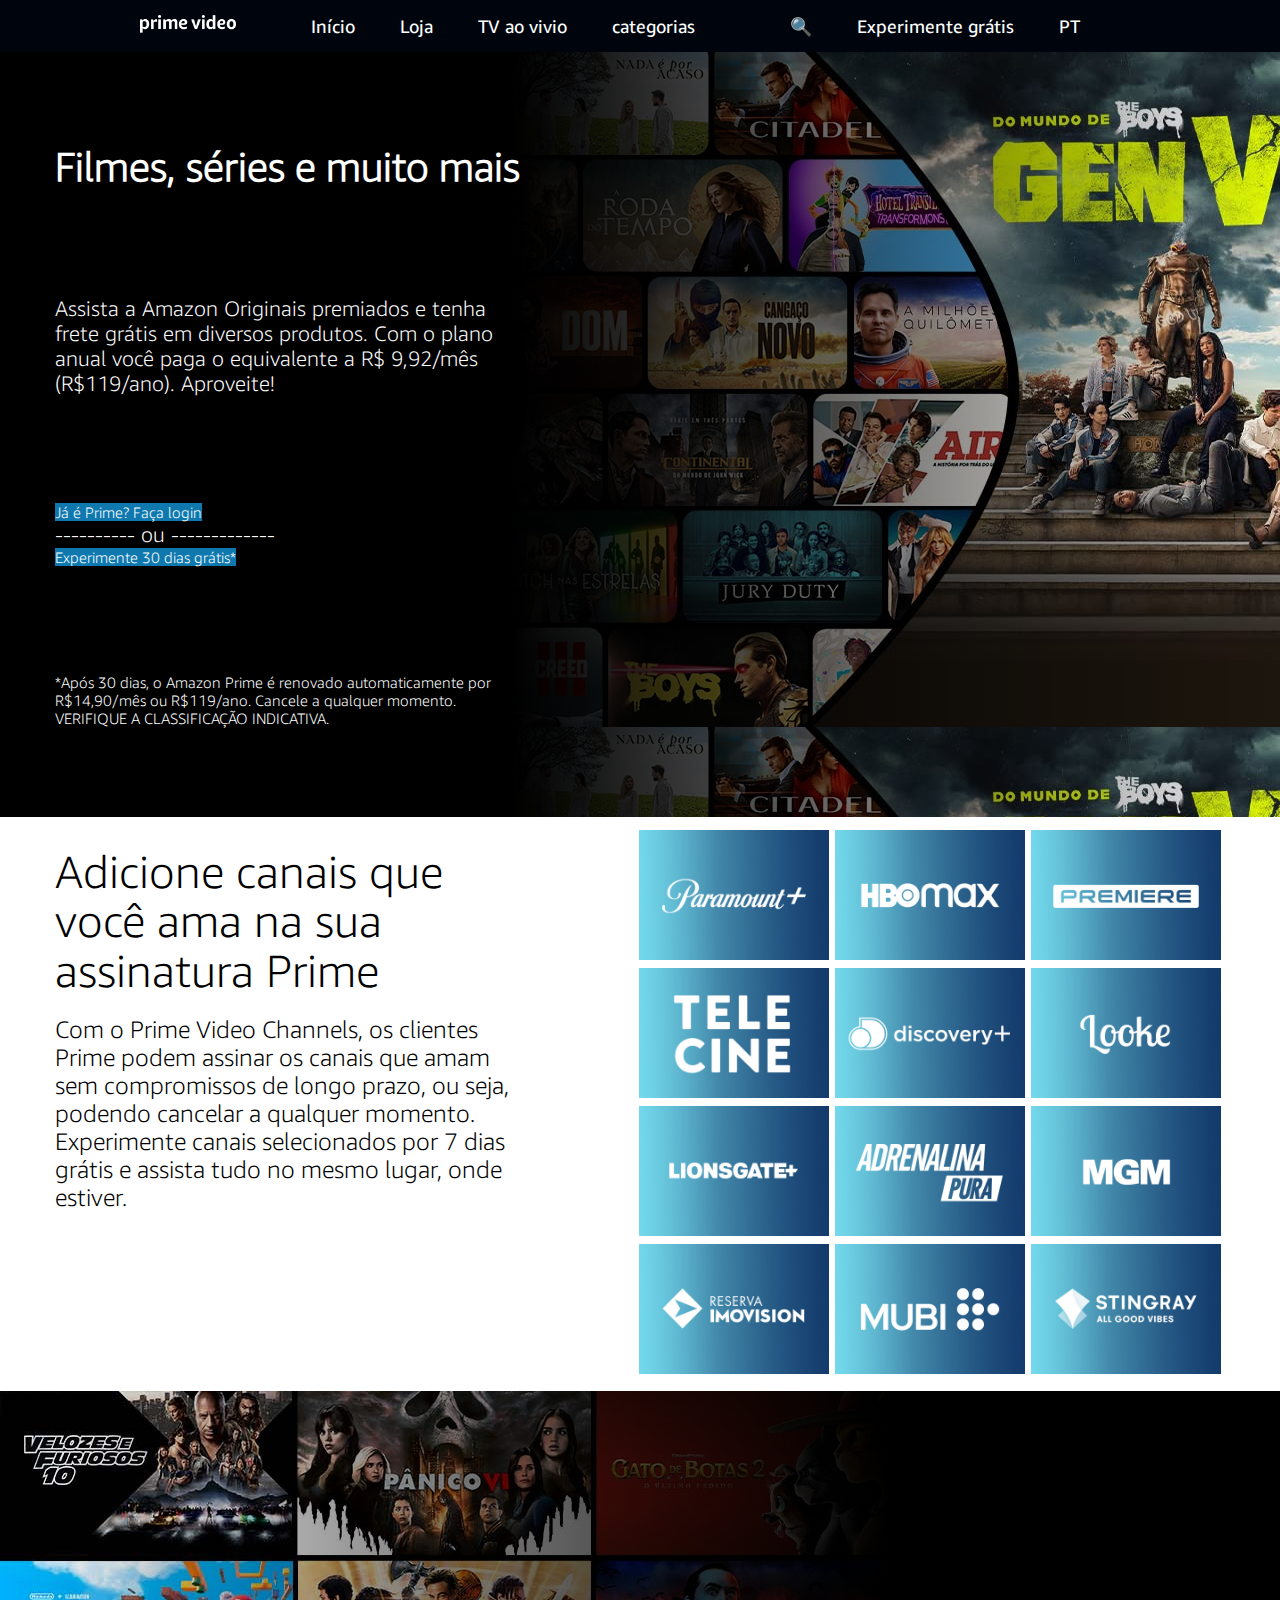
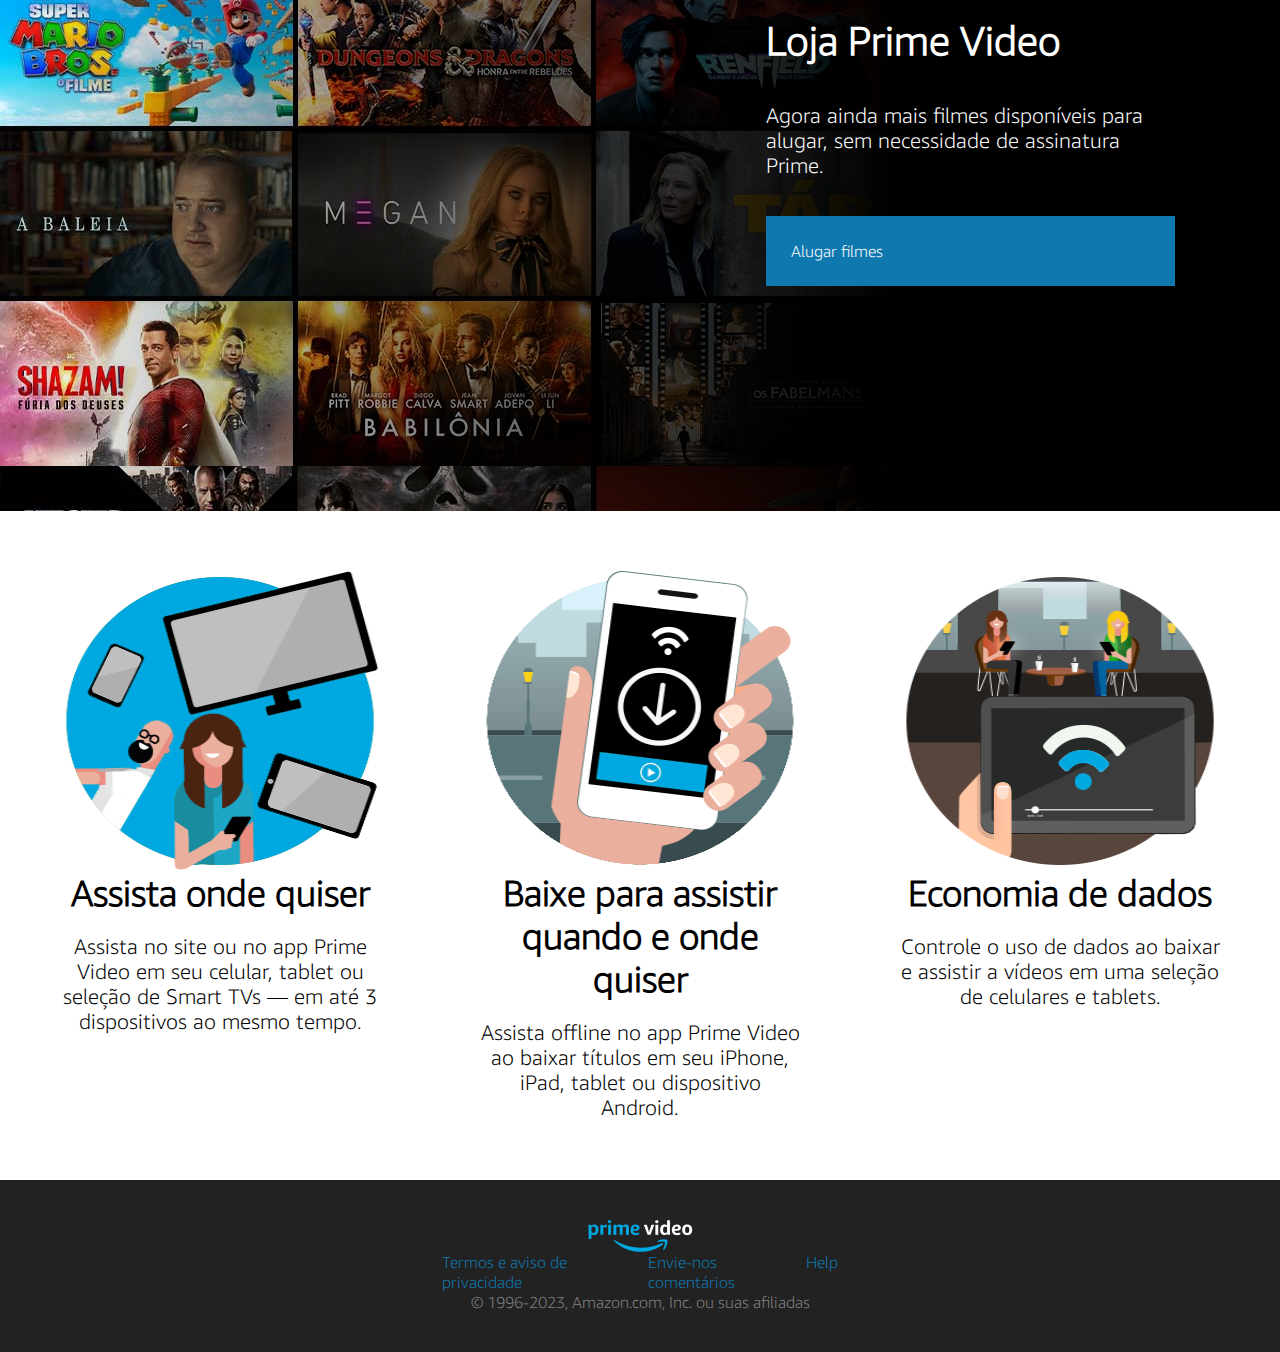
==== index.html @ 46142d4b "Colocando os arquivos do projeto Prime video" ====
<!DOCTYPE html>
<html lang="pt-br">
<head>
    <meta charset="UTF-8">
    <meta http-equiv="X-UA-Compatible" content="IE=edge">
    <meta name="viewport" content="width=device-width, initial-scale=1.0">
    <title>Bem-vindo(a) ao Prime-video</title>
    <link rel="stylesheet" href="index.css">
</head>
<body>
    <header>
        <nav>
            <a href="#">
                <img src="Prime/Logo-min.png" alt="">
            </a>

            <div id="cabecalho">
            <a href="#">Início</a>
            <a href="#">Loja</a>
            <a href="#">TV ao vivio</a>
            <a href="#">categorias</a>
            </div>

            <div id="cabecalho2">
            <a href="#">🔍</a>
            <a href="#">Experimente grátis</a>
            <a href="#">PT</a>
            <a href="#"></a>
            
        </nav>
    </header>

    <main>
        <div id="conteudoCima">
            
            <div id="plano">
                <h1>Filmes, séries e muito mais</h1>
                <p>Assista a Amazon Originais premiados e tenha frete grátis em diversos produtos. Com o plano anual você paga o equivalente a R$ 9,92/mês (R$119/ano). Aproveite!</p>
    
                <div id="login">
                <a href="#">Já é Prime? Faça login</a>
                <p>---------- ou -------------</p>
                <a href="#">Experimente 30 dias grátis*</a>
                </div>
    
                <p id="fimConteudoCima">*Após 30 dias, o Amazon Prime é renovado automaticamente por <br>R$14,90/mês ou R$119/ano. Cancele a qualquer momento. <br>VERIFIQUE A CLASSIFICAÇÃO INDICATIVA.</p>
            </div>

        </div>

        <div id="conteudoMeio">

            <div id="texto">
                <h1>Adicione canais que você ama na sua assinatura Prime</h1>
                <p>Com o Prime Video Channels, os clientes Prime podem assinar os canais que amam sem compromissos de longo prazo, ou seja, podendo cancelar a qualquer momento. Experimente canais selecionados por 7 dias grátis e assista tudo no mesmo lugar, onde estiver.</p>
            </div>

            <div id="imagens">
                <table>
                    <thead>
                        <tr>
                            <td><img src="Prime/AMZN_MLP_image_logo_BR_ParamountPlus_426x294.jpg" alt=""></td>
                            <td><img src="Prime/AMZN_MLP_image_logo_Template_426x294.jpg" alt=""></td>
                            <td><img src="Prime/AMZN_MLP_image_logo_Premiere_426x294.jpg" alt=""></td>
                        </tr>

                        <tr>
                            <td><img src="Prime/AMZN_MLP_image_logo_Template_426x294 (1).jpg" alt=""></td>
                            <td><img src="Prime/AMZN_MLP_image_logo_BR_DiscoveryPlus_426x294.jpg" alt=""></td>
                            <td><img src="Prime/AMZN_MLP_image_logo_BR_Looke_426x294.jpg" alt=""></td>
                        </tr>

                        <tr>
                            <td><img src="Prime/AMZN_MLP__image_logo_BR_Template_426x294 (2).jpg" alt=""></td>
                            <td><img src="Prime/AMZN_MLP_image_logo_ES_Template_426x294.jpg" alt=""></td>
                            <td><img src="Prime/AMZN_MLP_image_logo_BR_MGM_426x294.jpg" alt=""></td>
                        </tr>

                        <tr>
                            <td><img src="Prime/AMZN_MLP__image_logo_BR_Template_426x294.jpg" alt=""></td>
                            <td><img src="Prime/AMZN_MLP__image_logo_BR_Template_426x294 (1).jpg" alt=""></td>
                            <td><img src="Prime/AMZN_MLP_image_logo_EN_Template_426x294.jpg" alt=""></td>
                        </tr>
                    </thead>
                </table>
            </div>

        </div>

        <div id="conteudoMeioBaixo">
            <div id="filmes">
                <h1>Loja Prime Video</h1>
                <p>Agora ainda mais filmes disponíveis para alugar, sem necessidade de assinatura Prime.</p>
                <a href="#">Alugar filmes</a>
            </div>
        </div>

        <div id="conteudoFinal">
            <div class="comoAssistir">
                <div class="figuras">
                    <img src="Prime/PV_Benefits_Devices_UPDATED.png" alt="">
                </div>
                <h1>Assista onde quiser</h1>
                <p>Assista no site ou no app Prime Video em seu celular, tablet ou seleção de Smart TVs — em até 3 dispositivos ao mesmo tempo.</p>
            </div>
            
            <div class="comoAssistir">
                <div class="figuras">
                    <img src="Prime/PV_Benefits_Download_UPDATED.png" alt="">
                </div>
                <h1>Baixe para assistir quando e onde quiser</h1>
                <p>Assista offline no app Prime Video ao baixar títulos em seu iPhone, iPad, tablet ou dispositivo Android.</p>
            </div>
            
            <div class="comoAssistir">
                <div class="figuras">
                    <img src="Prime/PV_Benefits_DataSaver_UPDATED.png" alt="">
                </div>
                <h1>Economia de dados</h1>
                <p>Controle o uso de dados ao baixar e assistir a vídeos em uma seleção de celulares e tablets.</p>
            </div>
            
        </div>
    </main>

    <footer>
        <div id="finalzin">
            <div id="logofinalzin">
                <img src="Prime/web_footer_logo._CB462908456_.png" alt="">
            </div>
            <div id="conteudofinalzin">
                <a href="#">Termos e aviso de privacidade</a>
                <a href="#">Envie-nos comentários</a>
                <a href="#">Help</a>
            </div>
            <p>© 1996-2023, Amazon.com, Inc. ou suas afiliadas</p>
        </div>

    </footer>
</body>
</html>
---- index.css ----
*{
    margin: 0;
    padding: 0;
    box-sizing: border-box;
}

@font-face{
    font-family: 'fonteLT';
    src: url(AmazonEmber_Lt.woff)
}

@font-face{
    font-family: 'fonteRG';
    src: url(AmazonEmber_Rg.woff)
}

header {
    width: 100%;
    height: auto;
    padding: 15px;
    background-color: #00050D;
    font-family: 'fonteLT';
    display: flex;
    align-items: center;
    justify-content: center;
}

header nav{
    width: 80%;
    display: flex;
    font-size: 18px;
    justify-content: space-between;
}

header nav a{
    font-family: 'fonteRG';
    text-decoration: none;
    color: white;
}

header nav a:hover{
    background-color: #222222;
}

header nav a img{
    width: 96px;
    height: 18px;
} 

#cabecalho a{
    padding: 0px 20px;
}

#cabecalho2 a{
    padding: 0px 20px;
}

#conteudoCima{
    width: 100%;
    min-height: 85vh;
    background-repeat: no-repeat;
    background-size: cover;
    background: linear-gradient(to right, rgba(0, 0, 0, 1) 40%, rgba(0, 0, 0, 0)), url('Prime/Imagem_fundo_cima.jpg.jpg');
    display: flex;
    align-items: center; 
    padding: 55px;
}

#plano{
    display: flex;
    flex-direction: column;
    justify-content: space-between;
    font-family: 'fonteLT';
    color: #ffffff;
    width: 40%;
    height: 65vh;
    margin-right: 50px;
}

#conteudoCima h1{
    font-size: 40px;
}

#conteudoCima p:first-of-type {
    font-size: 21px;
}

#conteudoCima a{
    font-size: 15px;
    background-color: #0F79AF;
    text-decoration: none;
    color: #ffffff;
}

#fimConteudoCima{
    font-size: 15px;
}

#conteudoMeio{
    padding: 10px 55px;
    font-family: fonteLT;
    display: flex;
    justify-content: space-between;
}

#texto{
    width: 40%;
}

#texto h1{
    line-height: 1.1;
    font-size: 44.8px;
    font-weight: 100;
    margin-top: 20px;
}

#texto p{
    margin-top: 20px;
    font-size: 24px;
}

#imagens{
    width: 60%;
    display: flex;
    flex-direction: row-reverse;
}

td:hover{
    background-color: #222222;
}

#imagens table img{
    width: 190px;
    height: 130px;
    margin: 1px 2px;
    transition: background-color 0.3s,;
}

#imagens table img:hover {
    background-color: gray;
}

#conteudoMeioBaixo{
    width: 100%;
    min-height: 80vh;
    background-repeat: no-repeat;
    background-size: cover;
    background: linear-gradient(to left, rgba(0, 0, 0, 1) 30%, rgba(0, 0, 0, 0)), url('Prime/MLP_BG_left_1440x675.jpg');
    display: flex;
    align-items: center;
    flex-direction: row-reverse;
    padding: 55px;
}

#filmes{
    display: flex;
    flex-direction: column;
    justify-content: space-between;
    font-family: 'fonteLT';
    color: #ffffff;
    width: 35%;
    height: 30vh;
    margin-right: 50px;
}

#filmes h1{
    font-size: 40px;
}

#filmes p{
    font-size: 21px;
}

#filmes a{
    text-decoration: none;
    color: #ffffff;
    background-color: #0F79AF;
    padding: 25px;

}

#conteudoFinal{
    display: flex;
    padding: 60px;
    justify-content: space-between;   
}

.comoAssistir{
    width: 25vw;
    font-family: fonteLT;
    text-align: center;
}

.comoAssistir h1{
    font-size: 36px;
    margin-bottom: 20px;
    
}

.comoAssistir p{
    font-size: 21px;
}

.figuras{
    width: 25vw;
    height: 300px;
}

.figuras img{
    width: 100%;
    height: 100%;
}

footer{
    padding: 40px;
    width: 100%;
    background-color: #222222;
    font-family: fonteLT;
}

#finalzin{
    display: flex;
    flex-direction: column;
    align-items: center;
}

#finalzin p{
    color: gray;
}

#logofinalzin{
    width: 109px;
    height: 32px;
}

#logofinalzin img{
    width: 100%;
    height: 100%;
}

#conteudofinalzin{
    width: 33%;
    display: flex;
    justify-content: space-between;
    
}

#conteudofinalzin a{
    text-decoration: none;
    color: #0f79af
}
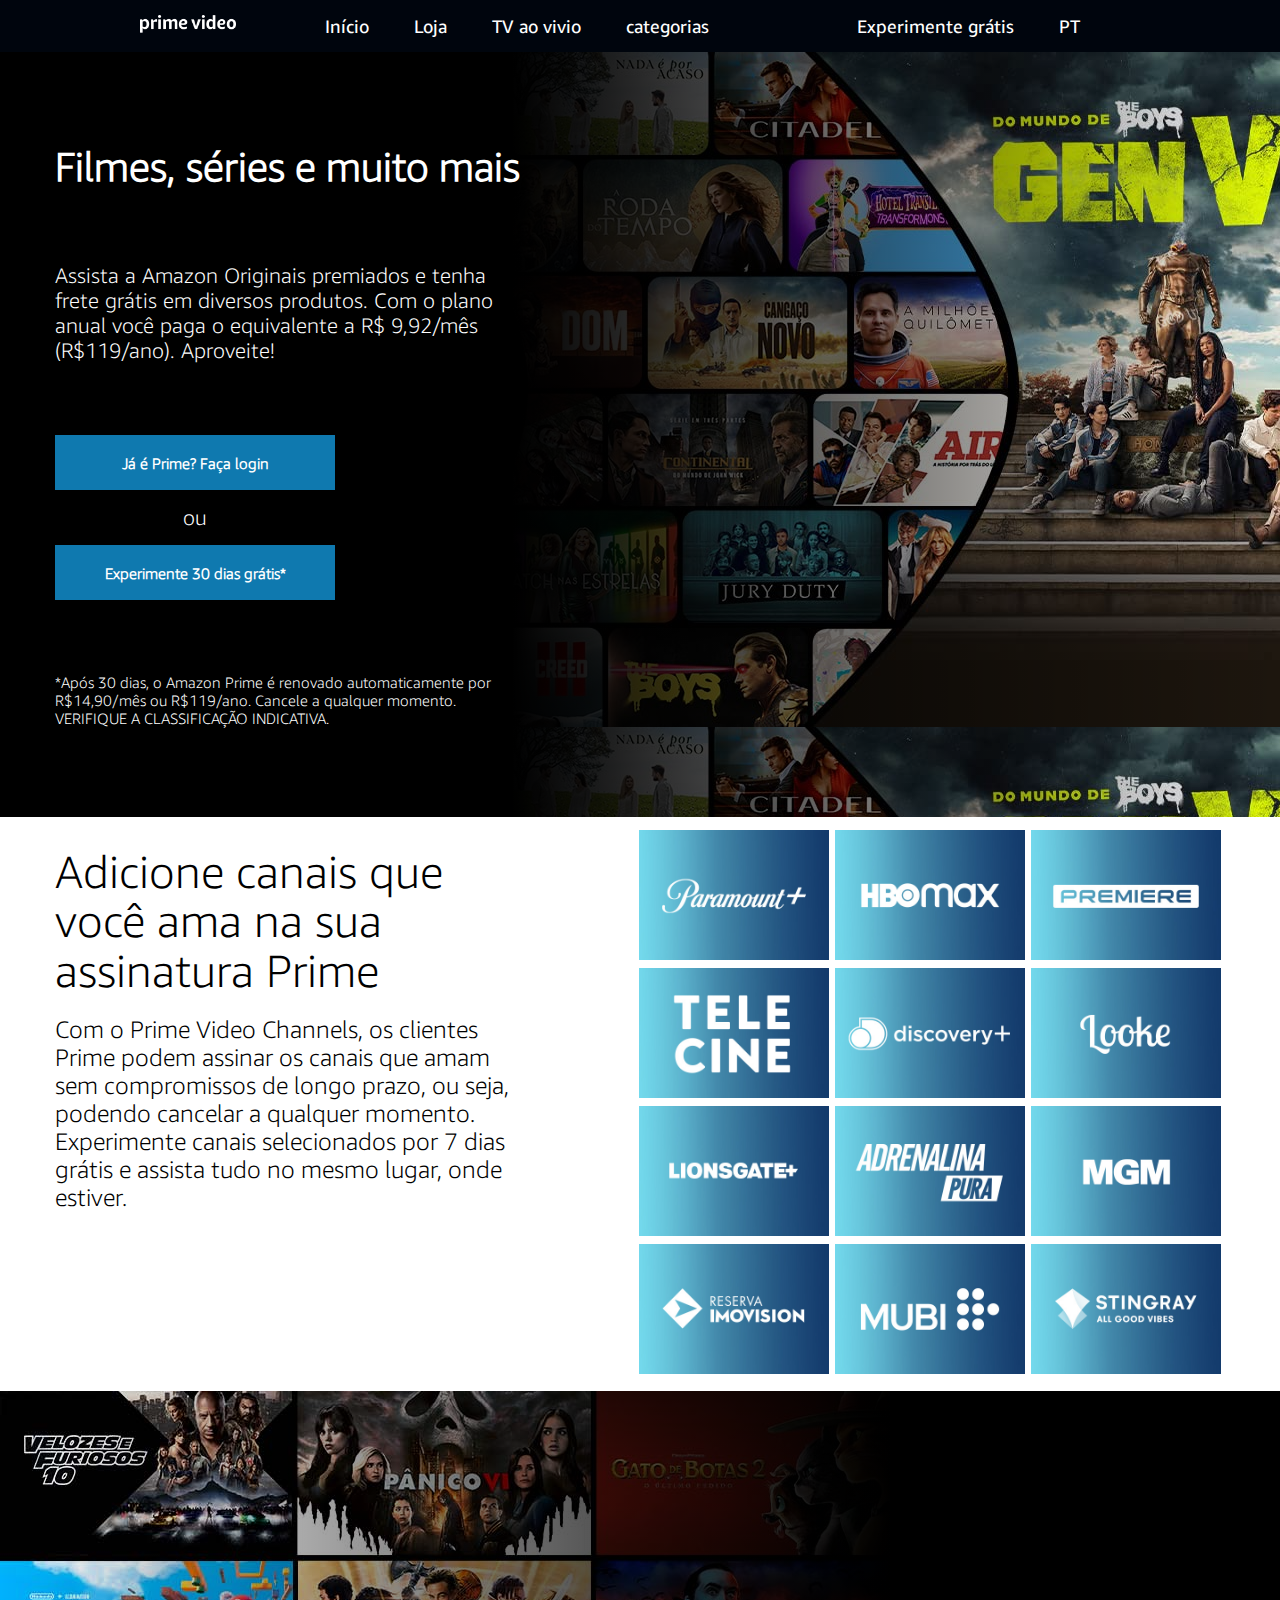
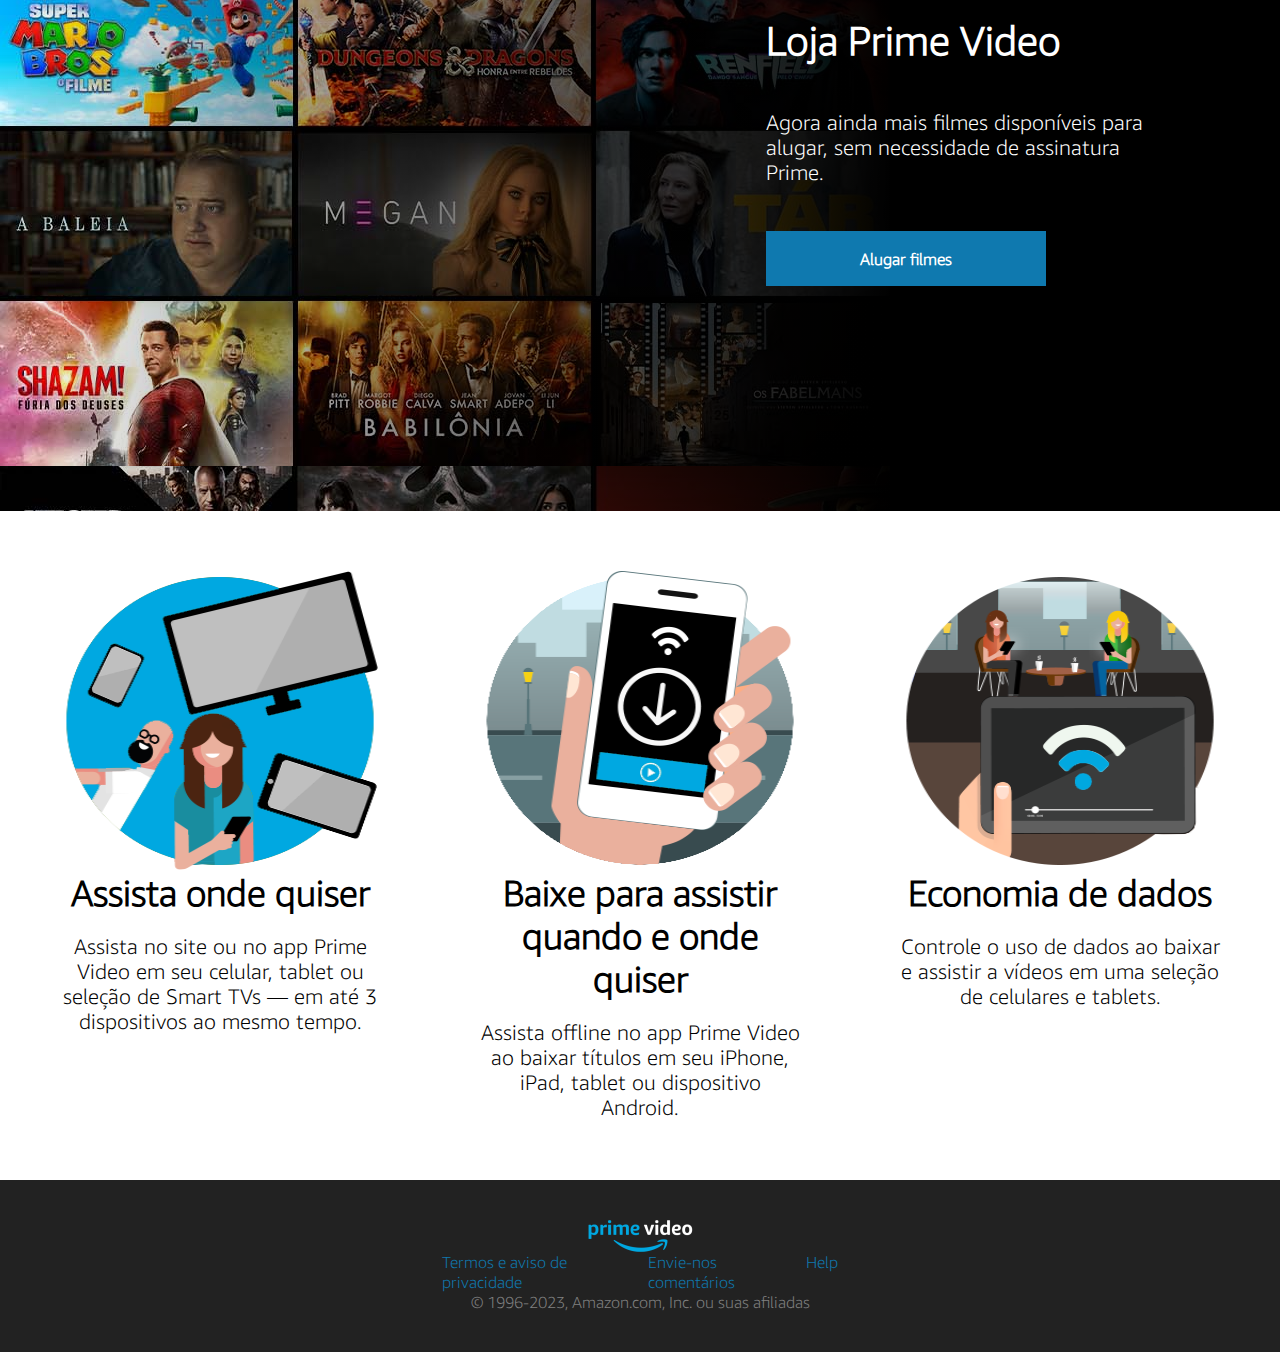
==== commit 54b9ada3: "Retoques" ====
--- a/index.html
+++ b/index.html
@@ -5,6 +5,7 @@
     <meta http-equiv="X-UA-Compatible" content="IE=edge">
     <meta name="viewport" content="width=device-width, initial-scale=1.0">
     <title>Bem-vindo(a) ao Prime-video</title>
+    <link rel="shortcut icon" href="Prime/favicon.png" type="image/x-icon">
     <link rel="stylesheet" href="index.css">
 </head>
 <body>
@@ -22,10 +23,10 @@
             </div>
 
             <div id="cabecalho2">
-            <a href="#">🔍</a>
+            <a href="#"></a>
             <a href="#">Experimente grátis</a>
             <a href="#">PT</a>
-            <a href="#"></a>
+            <a href="#"><i class="material-icons account-circle"></i></a>
             
         </nav>
     </header>
@@ -38,9 +39,18 @@
                 <p>Assista a Amazon Originais premiados e tenha frete grátis em diversos produtos. Com o plano anual você paga o equivalente a R$ 9,92/mês (R$119/ano). Aproveite!</p>
     
                 <div id="login">
-                <a href="#">Já é Prime? Faça login</a>
-                <p>---------- ou -------------</p>
-                <a href="#">Experimente 30 dias grátis*</a>
+                    <div id="fundo">
+                        <a href="#">Já é Prime? Faça login</a>
+                    </div>
+                
+                    <div id="sla">
+                        <p id="sla"> ou </p>
+                    </div>           
+
+                    <div id="fundo">
+                        <a href="#">Experimente 30 dias grátis*</a>
+                    </div>
+                
                 </div>
     
                 <p id="fimConteudoCima">*Após 30 dias, o Amazon Prime é renovado automaticamente por <br>R$14,90/mês ou R$119/ano. Cancele a qualquer momento. <br>VERIFIQUE A CLASSIFICAÇÃO INDICATIVA.</p>
@@ -91,7 +101,9 @@
             <div id="filmes">
                 <h1>Loja Prime Video</h1>
                 <p>Agora ainda mais filmes disponíveis para alugar, sem necessidade de assinatura Prime.</p>
-                <a href="#">Alugar filmes</a>
+                <div id="fundo2">
+                    <a href="#">Alugar filmes</a>
+                </div>              
             </div>
         </div>
 
--- a/index.css
+++ b/index.css
@@ -85,9 +85,28 @@
     font-size: 21px;
 }
 
+#sla{
+    width: 280px;
+    height: 55px;
+    display: flex;
+    justify-content: center;
+    align-items: center;
+}
+
+
+#fundo{
+    width: 280px;
+    height: 55px;
+    background-color: #0F79AF;
+    display: flex;
+    justify-content: center;
+    align-items: center;
+}
+
 #conteudoCima a{
+    font-family: 'fonteLT';
+    font-weight: bold;
     font-size: 15px;
-    background-color: #0F79AF;
     text-decoration: none;
     color: #ffffff;
 }
@@ -171,10 +190,19 @@
     font-size: 21px;
 }
 
+#fundo2{
+    width: 280px;
+    height: 55px;
+    background-color: #0F79AF;
+    display: flex;
+    justify-content: center;
+    align-items: center;
+}
+
 #filmes a{
-    text-decoration: none;
-    color: #ffffff;
-    background-color: #0F79AF;
+    font-weight: bold;
+    text-decoration: none;
+    color: #ffffff;
     padding: 25px;
 
 }
@@ -256,3 +284,5 @@
 
 
 
+
+
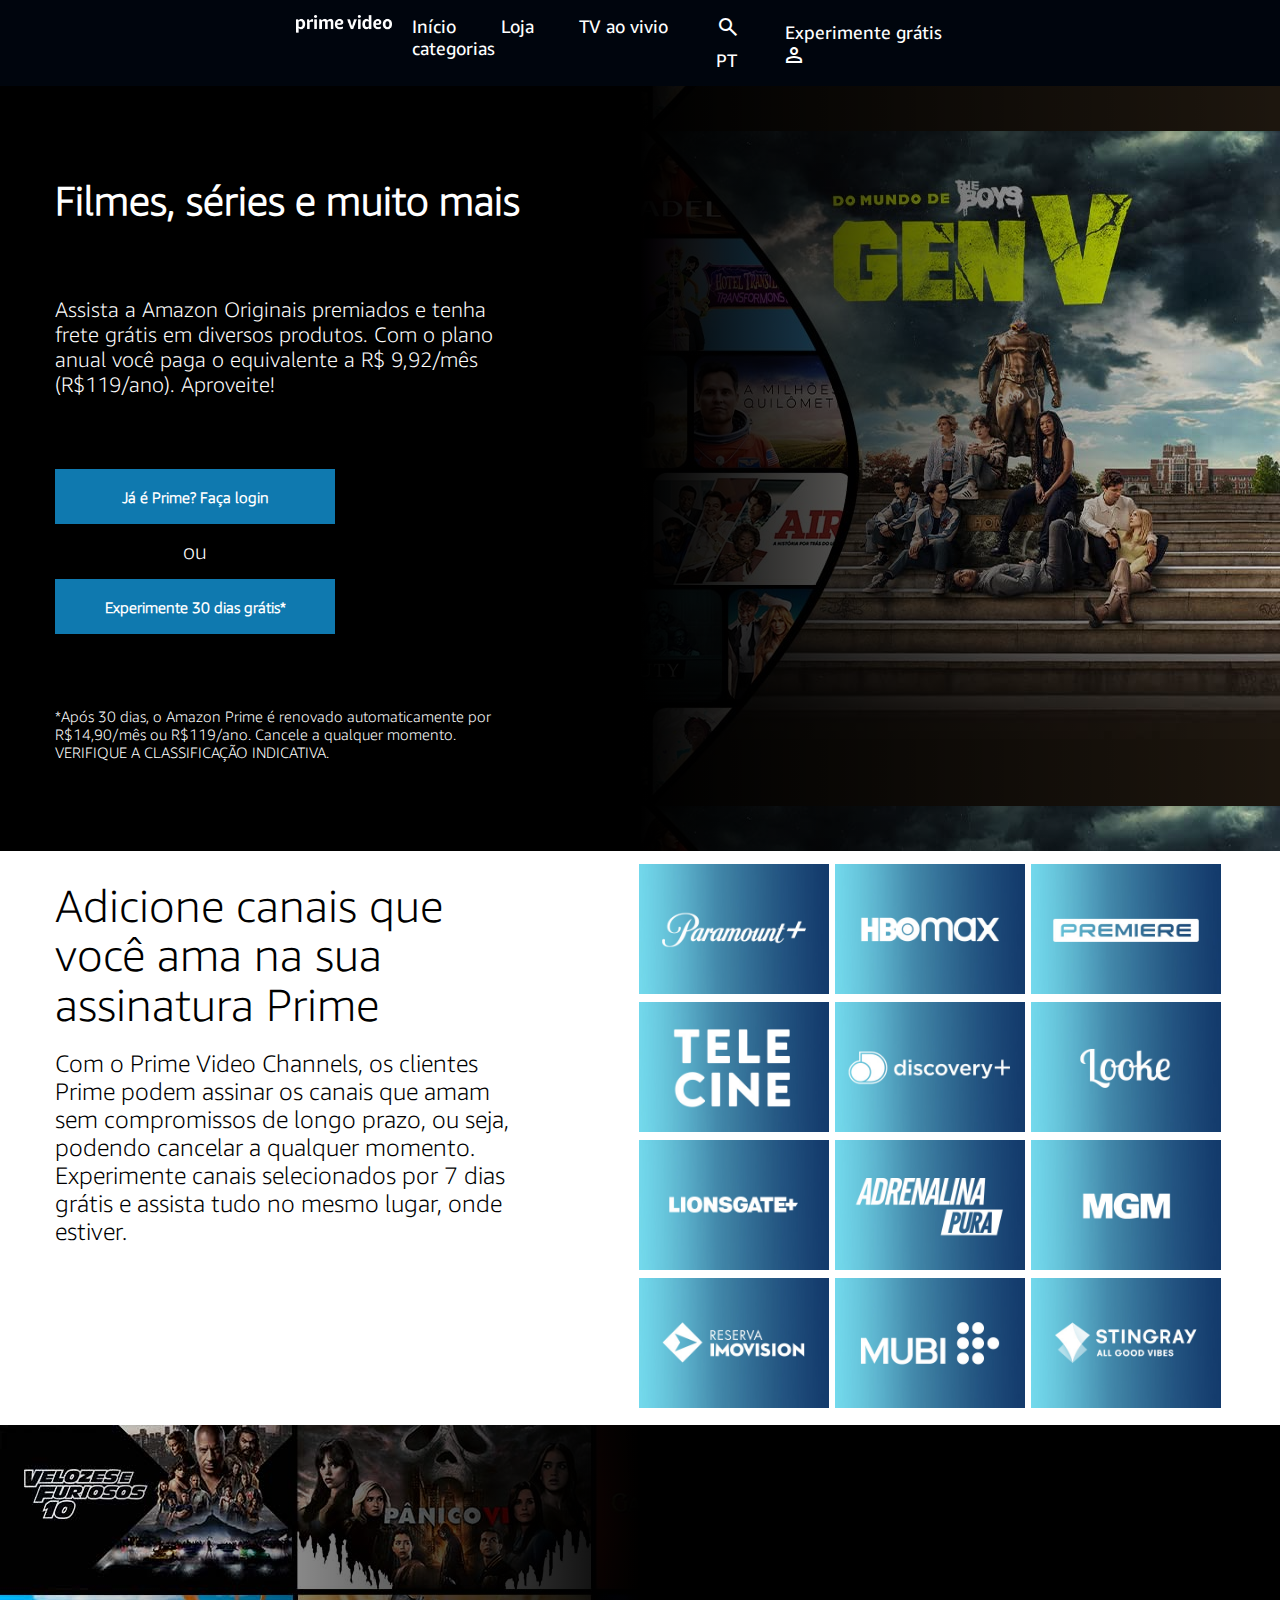
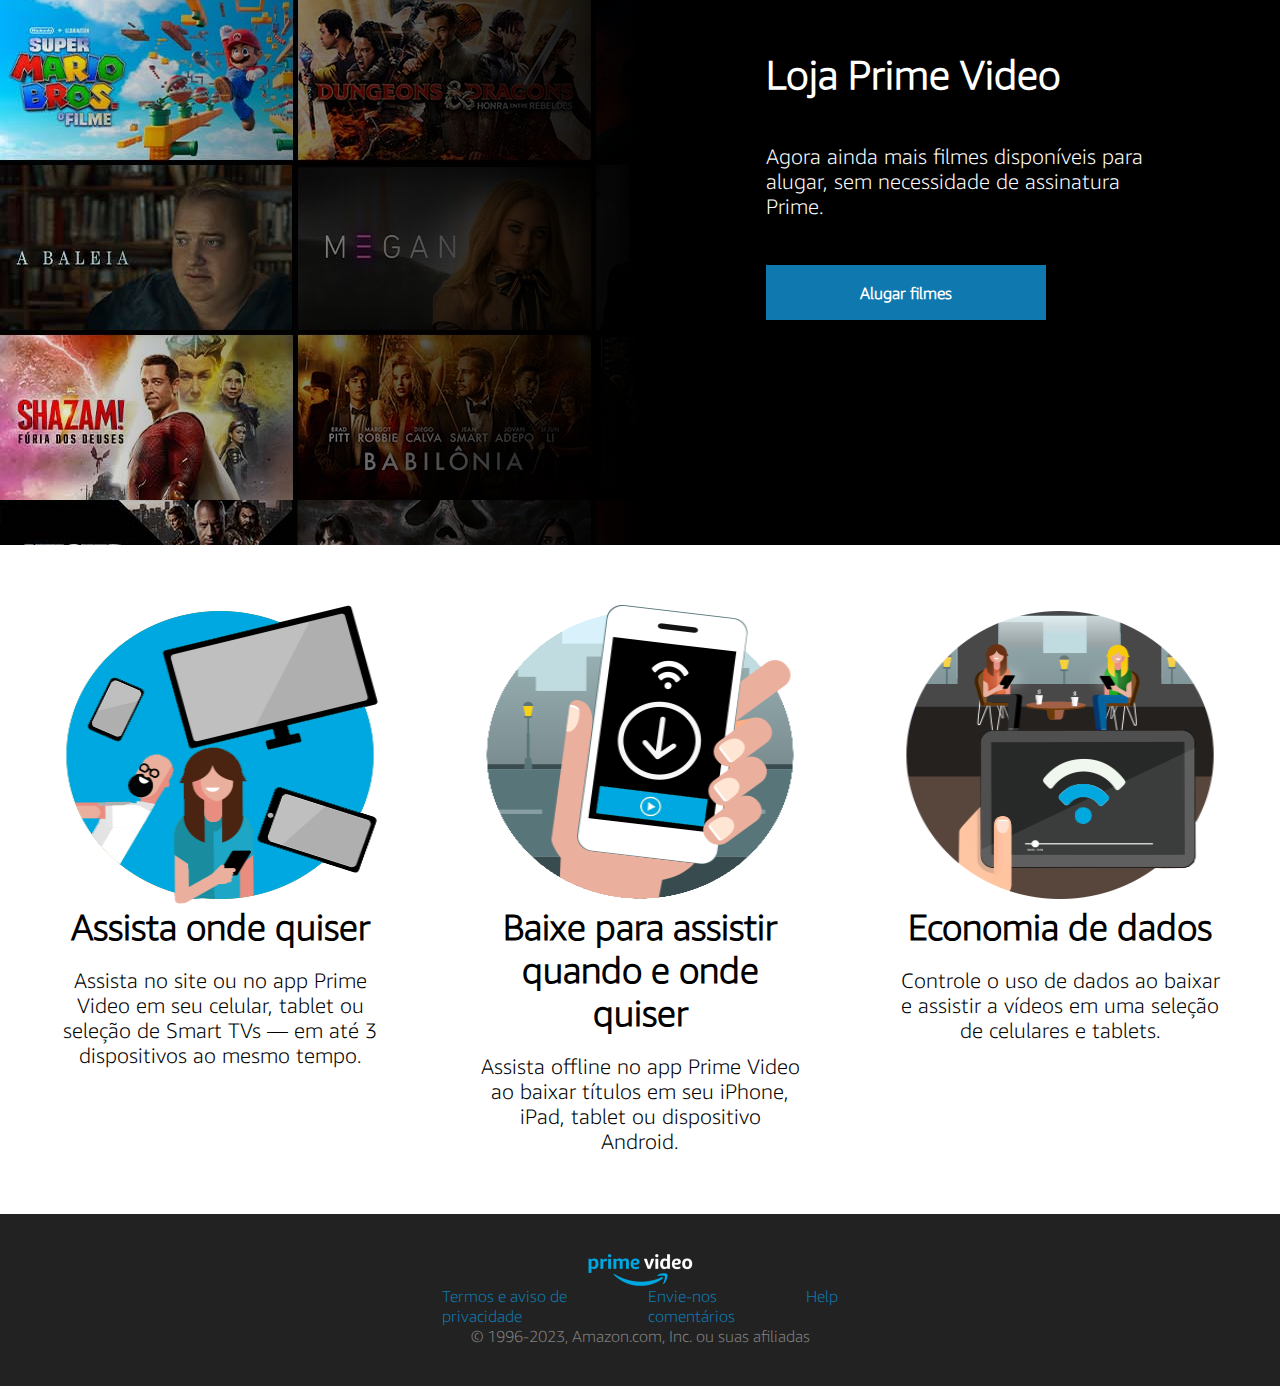
==== commit 691d930c: "link google fonts" ====
--- a/index.html
+++ b/index.html
@@ -5,6 +5,8 @@
     <meta http-equiv="X-UA-Compatible" content="IE=edge">
     <meta name="viewport" content="width=device-width, initial-scale=1.0">
     <title>Bem-vindo(a) ao Prime-video</title>
+    <link rel="stylesheet" href="https://fonts.googleapis.com/css2?family=Material+Symbols+Outlined:opsz,wght,FILL,GRAD@20..48,100..700,0..1,-50..200" />
+    <link rel="stylesheet" href="https://fonts.googleapis.com/css2?family=Material+Symbols+Outlined:opsz,wght,FILL,GRAD@20..48,100..700,0..1,-50..200" />
     <link rel="shortcut icon" href="Prime/favicon.png" type="image/x-icon">
     <link rel="stylesheet" href="index.css">
 </head>
@@ -23,10 +25,18 @@
             </div>
 
             <div id="cabecalho2">
-            <a href="#"></a>
+            <a href="#">
+                <span class="material-symbols-outlined">
+                    search
+                </span>
+            </a>
             <a href="#">Experimente grátis</a>
             <a href="#">PT</a>
-            <a href="#"><i class="material-icons account-circle"></i></a>
+            <a href="#">
+                <span class="material-symbols-outlined">
+                    person
+                </span>
+            </a>
             
         </nav>
     </header>
--- a/index.css
+++ b/index.css
@@ -4,6 +4,24 @@
     box-sizing: border-box;
 }
 
+.material-symbols-outlined {
+  font-variation-settings:
+  'FILL' 0,
+  'wght' 400,
+  'GRAD' 0,
+  'opsz' 24
+}
+
+
+.material-symbols-outlined {
+  font-variation-settings:
+  'FILL' 0,
+  'wght' 400,
+  'GRAD' 0,
+  'opsz' 24
+}
+
+
 @font-face{
     font-family: 'fonteLT';
     src: url(AmazonEmber_Lt.woff)
@@ -26,7 +44,7 @@
 }
 
 header nav{
-    width: 80%;
+    width: 55%;
     display: flex;
     font-size: 18px;
     justify-content: space-between;
@@ -60,7 +78,8 @@
     min-height: 85vh;
     background-repeat: no-repeat;
     background-size: cover;
-    background: linear-gradient(to right, rgba(0, 0, 0, 1) 40%, rgba(0, 0, 0, 0)), url('Prime/Imagem_fundo_cima.jpg.jpg');
+    background: linear-gradient(to right, rgba(0, 0, 0, 1) 50%, rgba(0, 0, 0, 0)), url('Prime/Imagem_fundo_cima.jpg.jpg');
+    background-position: center right;
     display: flex;
     align-items: center; 
     padding: 55px;
@@ -164,7 +183,7 @@
     min-height: 80vh;
     background-repeat: no-repeat;
     background-size: cover;
-    background: linear-gradient(to left, rgba(0, 0, 0, 1) 30%, rgba(0, 0, 0, 0)), url('Prime/MLP_BG_left_1440x675.jpg');
+    background: linear-gradient(to left, rgba(0, 0, 0, 1) 50%, rgba(0, 0, 0, 0)), url('Prime/MLP_BG_left_1440x675.jpg');
     display: flex;
     align-items: center;
     flex-direction: row-reverse;
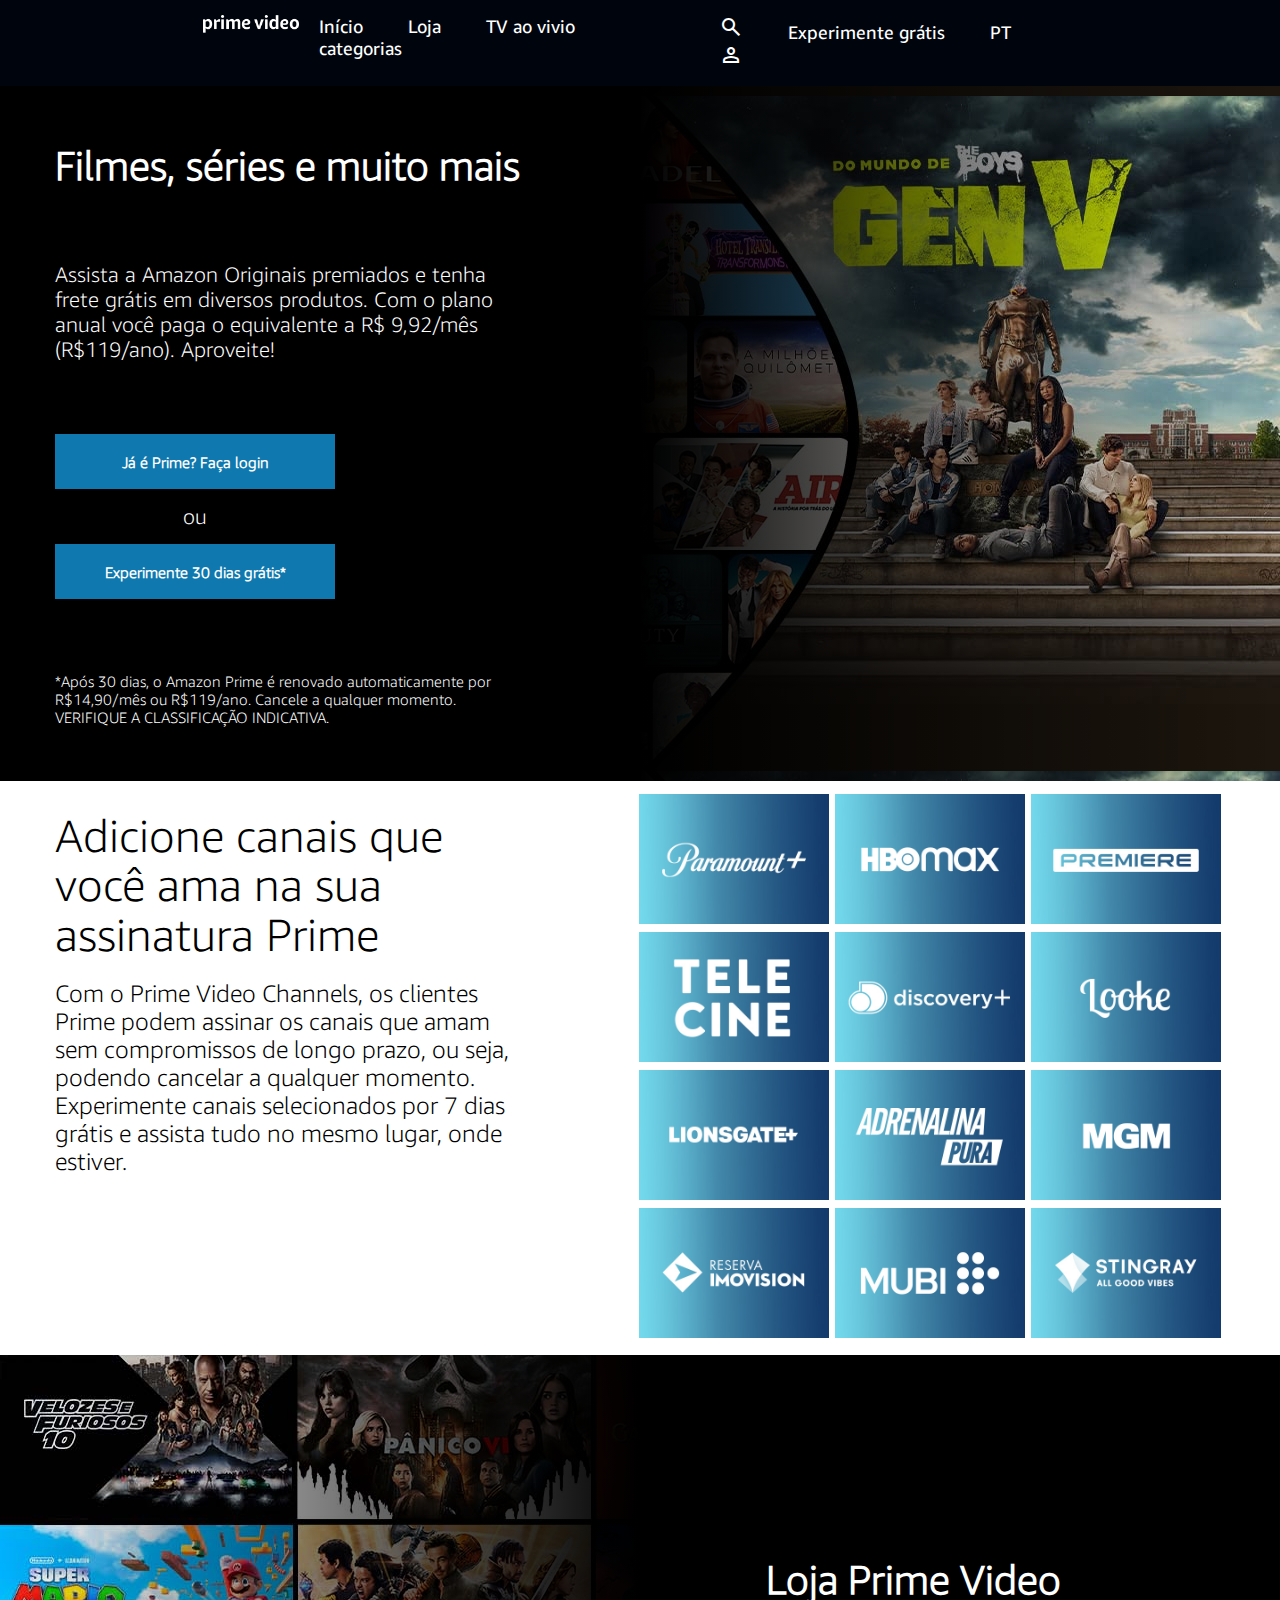
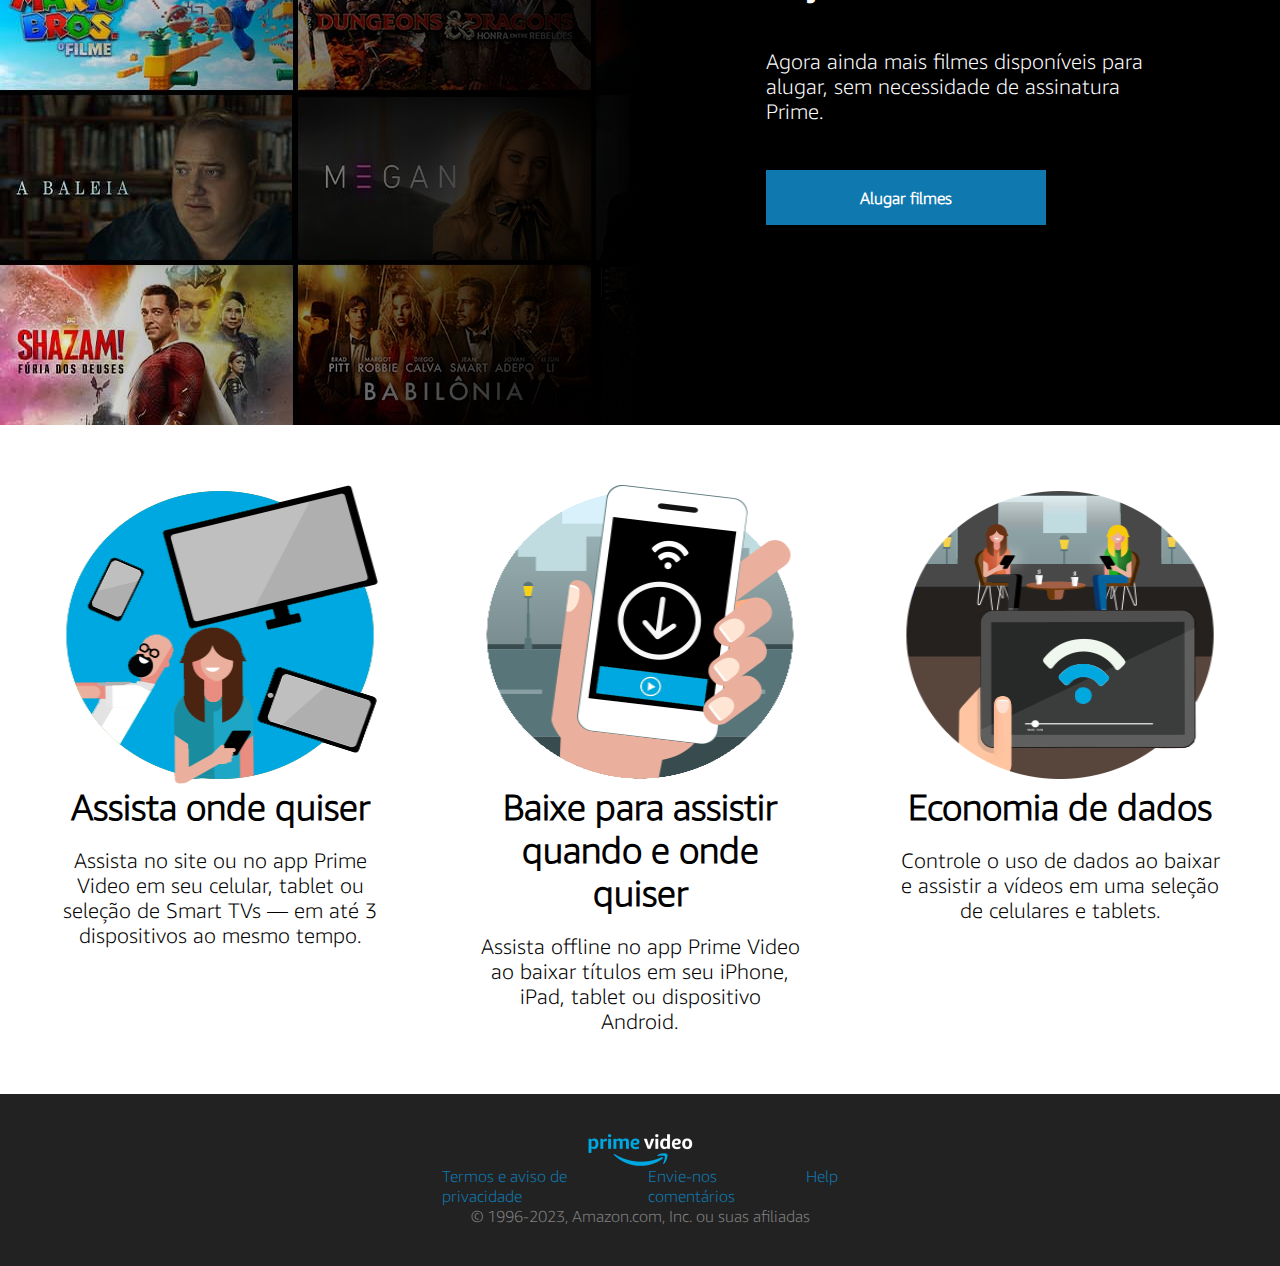
==== commit 7f9ec0b7: "Login Prime video" ====
--- a/index.html
+++ b/index.html
@@ -32,7 +32,7 @@
             </a>
             <a href="#">Experimente grátis</a>
             <a href="#">PT</a>
-            <a href="#">
+            <a href="pages/login.html" target="_blank">
                 <span class="material-symbols-outlined">
                     person
                 </span>
@@ -50,7 +50,7 @@
     
                 <div id="login">
                     <div id="fundo">
-                        <a href="#">Já é Prime? Faça login</a>
+                        <a href="pages/login.html" target="_blank">Já é Prime? Faça login</a>
                     </div>
                 
                     <div id="sla">
@@ -58,7 +58,7 @@
                     </div>           
 
                     <div id="fundo">
-                        <a href="#">Experimente 30 dias grátis*</a>
+                        <a href="pages/login.html" target="_blank">Experimente 30 dias grátis*</a>
                     </div>
                 
                 </div>
--- a/index.css
+++ b/index.css
@@ -44,7 +44,7 @@
 }
 
 header nav{
-    width: 55%;
+    width: 70%;
     display: flex;
     font-size: 18px;
     justify-content: space-between;
@@ -75,7 +75,7 @@
 
 #conteudoCima{
     width: 100%;
-    min-height: 85vh;
+    min-height: 670px;
     background-repeat: no-repeat;
     background-size: cover;
     background: linear-gradient(to right, rgba(0, 0, 0, 1) 50%, rgba(0, 0, 0, 0)), url('Prime/Imagem_fundo_cima.jpg.jpg');
@@ -180,7 +180,7 @@
 
 #conteudoMeioBaixo{
     width: 100%;
-    min-height: 80vh;
+    min-height: 670px;
     background-repeat: no-repeat;
     background-size: cover;
     background: linear-gradient(to left, rgba(0, 0, 0, 1) 50%, rgba(0, 0, 0, 0)), url('Prime/MLP_BG_left_1440x675.jpg');
